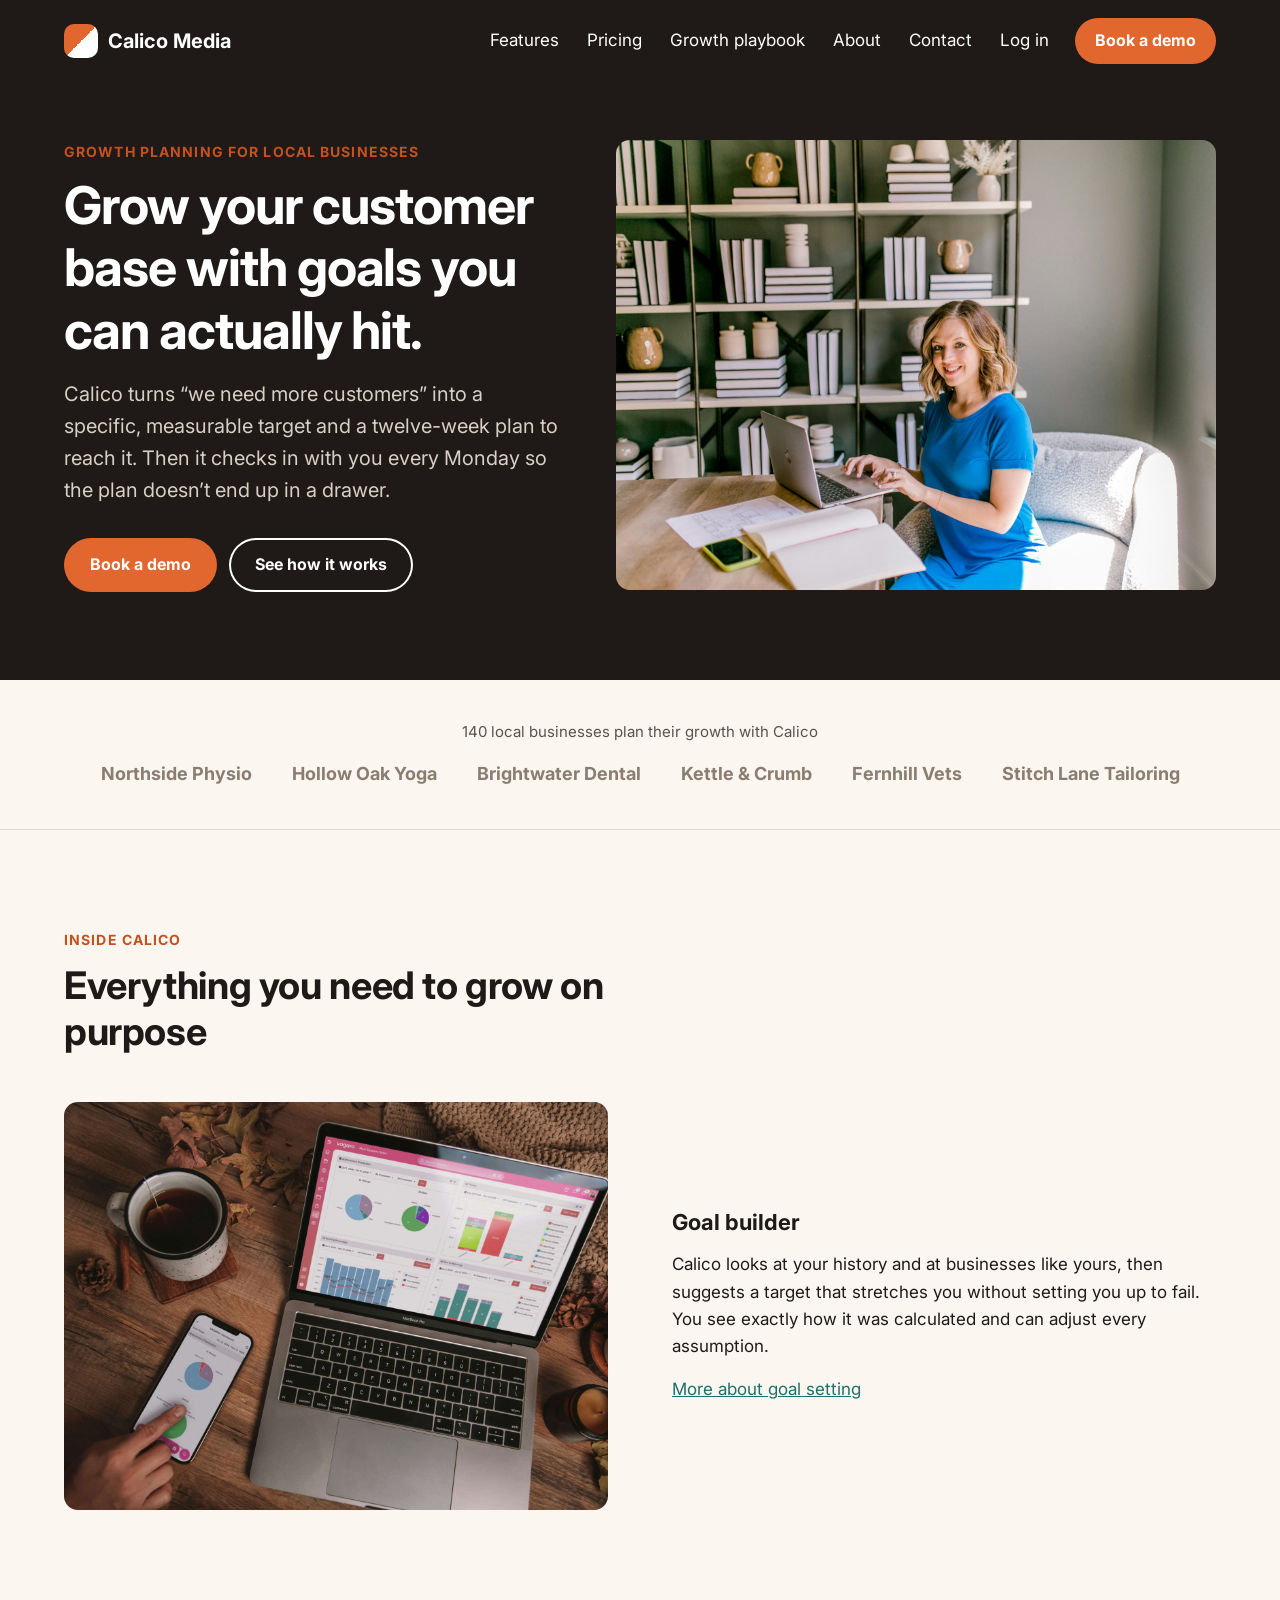
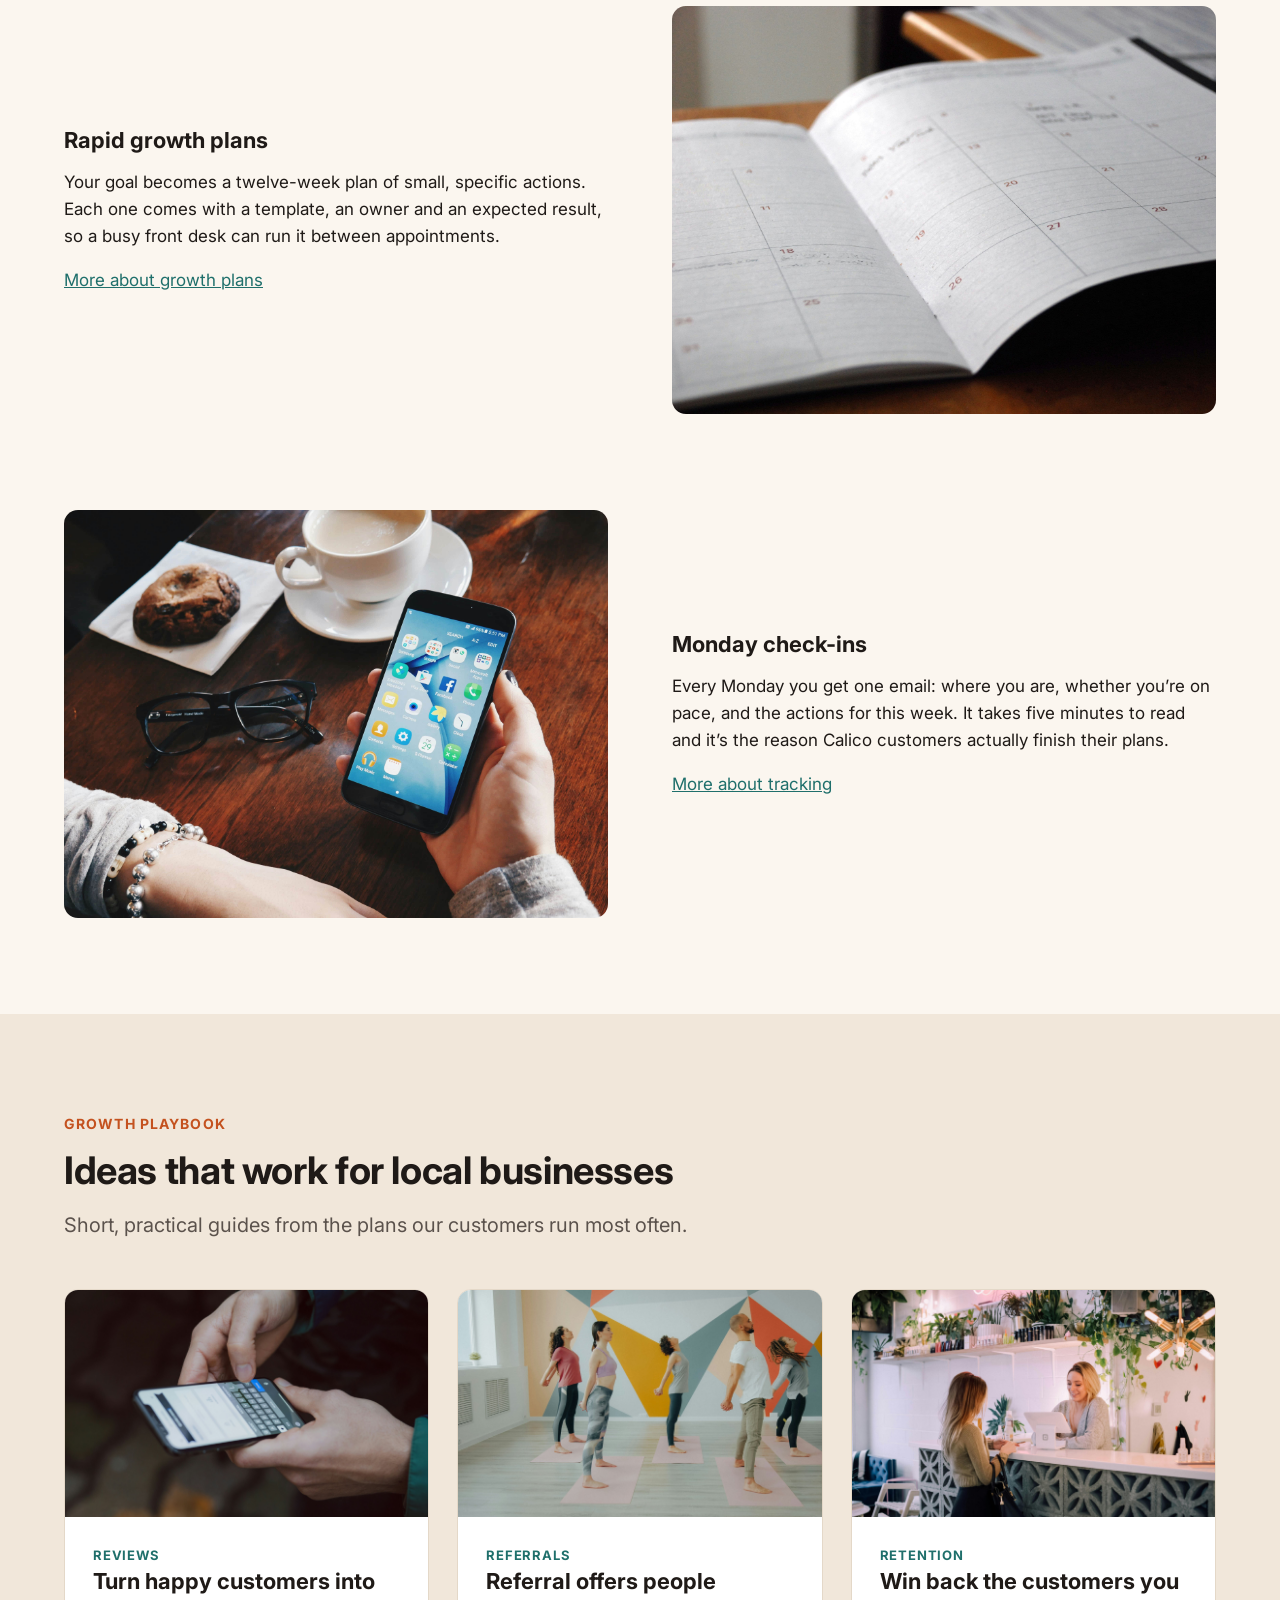
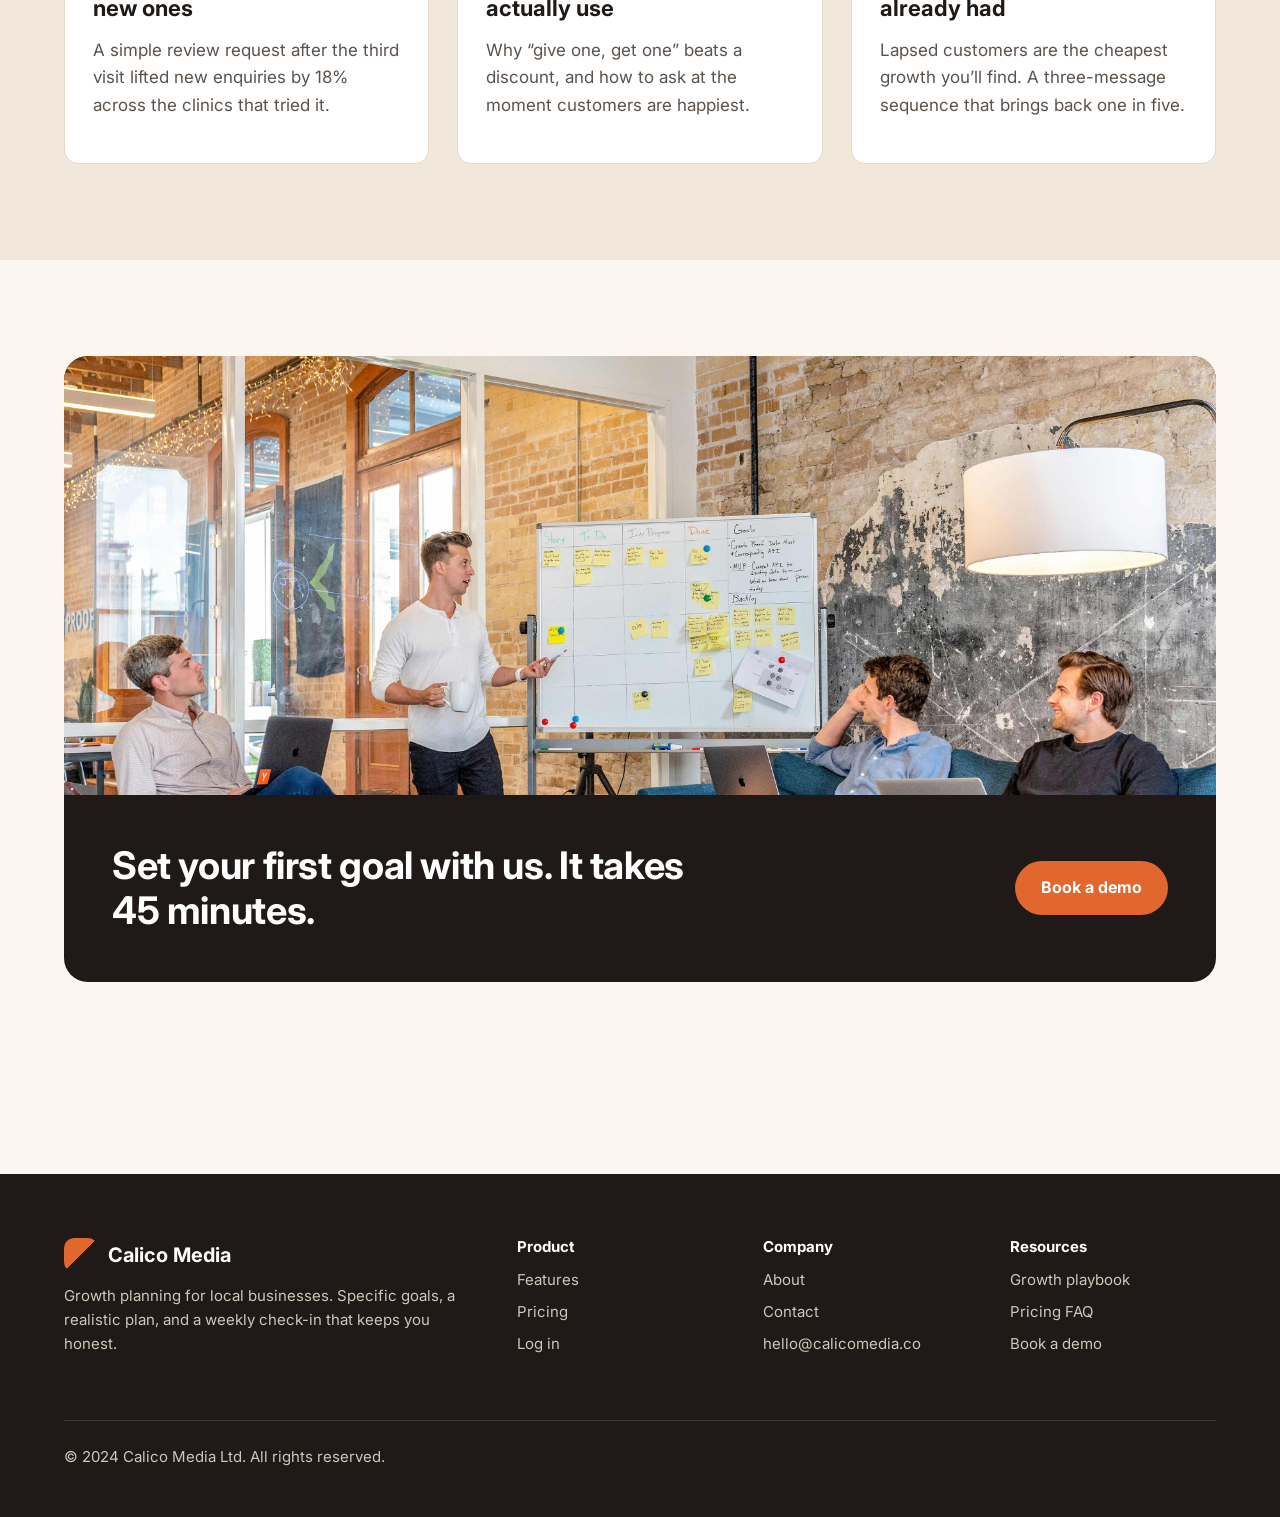
==== public/index.html @ 6a1b1b34 "fixed responsiveness, bugs" ====
<!doctype html>
<html lang="en">

<head>
  <meta charset="utf-8" />
  <meta name="viewport" content="width=device-width, initial-scale=1" />
  <title>Calico Media | Growth planning for local businesses</title>
  <meta name="description"
    content="Calico helps local businesses grow their customer base with specific, measurable, realistic goals and a rapid growth plan you can run every week." />
  <link rel="preconnect" href="https://fonts.googleapis.com" />
  <link rel="preconnect" href="https://fonts.gstatic.com" crossorigin />
  <link href="https://fonts.googleapis.com/css2?family=Inter:wght@100;200;300;400;500;600;700;800;900&display=swap"
    rel="stylesheet" />
  <link rel="stylesheet" href="css/styles.css" />
</head>

<body>
  <header class="site-header site-header--home">
    <div class="container">
      <a class="logo" href="index.html"><span class="logo-mark"></span>Calico Media</a>
      <nav aria-label="Main">
        <ul class="nav-links">
          <li><a href="features.html">Features</a></li>
          <li><a href="pricing.html">Pricing</a></li>
          <li><a href="#playbook">Growth playbook</a></li>
          <li><a href="about.html">About</a></li>
          <li><a href="contact.html">Contact</a></li>
          <li><a href="https://app.calicomedia.co/login">Log in</a></li>
          <li><a class="btn" href="contact.html">Book a demo</a></li>
        </ul>
        <button class="btn__menu" onclick="openMenu()">
          <svg xmlns="http://www.w3.org/2000/svg" width="24" height="24" viewBox="0 0 24 24" fill="none"
            stroke="currentColor" stroke-width="2" stroke-linecap="round" stroke-linejoin="round"
            class="btn__menu--svg">
            <line x1="3" y1="12" x2="21" y2="12"></line>
            <line x1="3" y1="6" x2="21" y2="6"></line>
            <line x1="3" y1="18" x2="21" y2="18"></line>
          </svg>
        </button>
      </nav>
      <div class="menu">
        <button class="btn__menu btn__menu--close" onclick="closeMenu()">
          <svg xmlns="http://www.w3.org/2000/svg" width="24" height="24" viewBox="0 0 24 24" fill="none"
            stroke="currentColor" stroke-width="2" stroke-linecap="round" stroke-linejoin="round"
            class="light___StyledCloseIcon-lj69nl-14 fASujC">
            <line x1="18" y1="6" x2="6" y2="18"></line>
            <line x1="6" y1="6" x2="18" y2="18"></line>
          </svg>
        </button>
        <div class="menu__links">
          <a href="#Features" class="menu__link" onclick="closeMenu()">Features</a>
          <a href="#pricing" class="menu__link" onclick="closeMenu()">Pricing</a>
          <a href="#playbook" class="menu__link" onclick="closeMenu()">Growth playbook</a>
          <a href="#contact__us" class="menu__link" onclick="closeMenu()">Contact</a>
          <a href="https://app.calicomedia.co/login" class="menu__link" onclick="closeMenu()">Log in</a>
          <a href="#Book a demo" class="menu__link menu__link--primary" onclick="closeMenu()">Book a demo</a>
        </div>
      </div>
    </div>
  </header>

  <main>
    <section class="hero">
      <div class="container hero-inner">
        <div class="hero-text">
          <span class="eyebrow">Growth planning for local businesses</span>
          <h1>Grow your customer base with goals you can actually hit.</h1>
          <p class="lead">
            Calico turns &ldquo;we need more customers&rdquo; into a specific,
            measurable target and a twelve-week plan to reach it. Then it
            checks in with you every Monday so the plan doesn&rsquo;t end up
            in a drawer.
          </p>
          <div class="hero-actions">
            <a class="btn" href="contact.html">Book a demo</a>
            <a class="btn btn--ghost" href="features.html">See how it works</a>
          </div>
        </div>
        <div class="hero-media">
          <img class="hero-image" src="images/hero-weekly-plan.jpg"
            alt="A business owner at her desk with a laptop and an open planner" />
        </div>
      </div>
    </section>

    <section class="trust">
      <div class="container">
        <p>140 local businesses plan their growth with Calico</p>
        <ul class="trust-list">
          <li>Northside Physio</li>
          <li>Hollow Oak Yoga</li>
          <li>Brightwater Dental</li>
          <li>Kettle &amp; Crumb</li>
          <li>Fernhill Vets</li>
          <li>Stitch Lane Tailoring</li>
        </ul>
      </div>
    </section>

    <section class="section">
      <div class="container">
        <div class="section-intro">
          <span class="eyebrow">Inside Calico</span>
          <h2>Everything you need to grow on purpose</h2>
        </div>

        <div class="feature-row">
          <div class="feature-media">
            <img src="images/feature-goal-builder.jpg" alt="Growth charts on a laptop and phone beside a cup of tea" />
          </div>
          <div>
            <h3>Goal builder</h3>
            <p>
              Calico looks at your history and at businesses like yours, then
              suggests a target that stretches you without setting you up to
              fail. You see exactly how it was calculated and can adjust every
              assumption.
            </p>
            <a href="features.html">More about goal setting</a>
          </div>
        </div>

        <div class="feature-row feature-row--reverse">
          <div class="feature-media">
            <img src="images/feature-growth-plan.jpg" alt="An open planner showing the weeks ahead" />
          </div>
          <div>
            <h3>Rapid growth plans</h3>
            <p>
              Your goal becomes a twelve-week plan of small, specific actions.
              Each one comes with a template, an owner and an expected result,
              so a busy front desk can run it between appointments.
            </p>
            <a href="features.html">More about growth plans</a>
          </div>
        </div>

        <div class="feature-row">
          <div class="feature-media">
            <img src="images/feature-monday-checkin.jpg" alt="Checking a phone over coffee on a Monday morning" />
          </div>
          <div>
            <h3>Monday check-ins</h3>
            <p>
              Every Monday you get one email: where you are, whether
              you&rsquo;re on pace, and the actions for this week. It takes
              five minutes to read and it&rsquo;s the reason Calico customers
              actually finish their plans.
            </p>
            <a href="features.html">More about tracking</a>
          </div>
        </div>
      </div>
    </section>

    <section class="section section--sand" id="playbook">
      <div class="container">
        <div class="section-intro">
          <span class="eyebrow">Growth playbook</span>
          <h2>Ideas that work for local businesses</h2>
          <p class="lead">
            Short, practical guides from the plans our customers run most
            often.
          </p>
        </div>
        <div class="playbook-grid">
          <article class="card">
            <img src="images/playbook-reviews.jpg" alt="A customer typing a review on their phone" />
            <div class="card-body">
              <span class="card-tag">Reviews</span>
              <h3>Turn happy customers into new ones</h3>
              <p>
                A simple review request after the third visit lifted new
                enquiries by 18% across the clinics that tried it.
              </p>
            </div>
          </article>
          <article class="card">
            <img src="images/playbook-referrals.jpg" alt="A group class stretching together in a yoga studio" />
            <div class="card-body">
              <span class="card-tag">Referrals</span>
              <h3>Referral offers people actually use</h3>
              <p>
                Why &ldquo;give one, get one&rdquo; beats a discount, and how
                to ask at the moment customers are happiest.
              </p>
            </div>
          </article>
          <article class="card">
            <img src="images/playbook-rebooking.jpg" alt="A customer at the front desk booking her next visit" />
            <div class="card-body">
              <span class="card-tag">Retention</span>
              <h3>Win back the customers you already had</h3>
              <p>
                Lapsed customers are the cheapest growth you&rsquo;ll find. A
                three-message sequence that brings back one in five.
              </p>
            </div>
          </article>
        </div>
      </div>
    </section>

    <section class="section">
      <div class="container">
        <div class="cta-band">
          <img src="images/team-workshop.jpg" alt="The Calico Media team planning around a whiteboard" />
          <div class="cta-body">
            <h2>Set your first goal with us. It takes 45 minutes.</h2>
            <a class="btn" href="contact.html">Book a demo</a>
          </div>
        </div>
      </div>
    </section>
  </main>

  <footer class="site-footer">
    <div class="container">
      <div class="footer-grid">
        <div>
          <a class="logo" href="index.html"><span class="logo-mark"></span>Calico Media</a>
          <p>
            Growth planning for local businesses. Specific goals, a realistic
            plan, and a weekly check-in that keeps you honest.
          </p>
        </div>
        <div>
          <h4>Product</h4>
          <ul>
            <li><a href="features.html">Features</a></li>
            <li><a href="pricing.html">Pricing</a></li>
            <li><a href="https://app.calicomedia.co/login">Log in</a></li>
          </ul>
        </div>
        <div>
          <h4>Company</h4>
          <ul>
            <li><a href="about.html">About</a></li>
            <li><a href="contact.html">Contact</a></li>
            <li>
              <a href="mailto:hello@calicomedia.co">hello@calicomedia.co</a>
            </li>
          </ul>
        </div>
        <div>
          <h4>Resources</h4>
          <ul>
            <li><a href="index.html#playbook">Growth playbook</a></li>
            <li><a href="pricing.html#faq">Pricing FAQ</a></li>
            <li><a href="contact.html">Book a demo</a></li>
          </ul>
        </div>
      </div>
      <div class="footer-bottom">
        <p>&copy; 2024 Calico Media Ltd. All rights reserved.</p>
      </div>
    </div>
  </footer>
</body>

<script src="js/contact.js"></script>

</html>
---- public/css/styles.css ----
/* Calico Media marketing site */

:root {
  --ink: #1f1a17;
  --ink-soft: #5b524c;
  --cream: #fbf6ef;
  --sand: #f1e7da;
  --white: #ffffff;
  --orange: #e2672f;
  --orange-dark: #c4521f;
  --teal: #1f6f6b;
  --line: #e4d8c8;
  --radius: 14px;
}

*,
*::before,
*::after {
  box-sizing: border-box;
}
.btn__menu {
  display: none;
  color: orangered;
}
body {
  margin: 0;
  font-family:
    "Inter",
    -apple-system,
    BlinkMacSystemFont,
    "Segoe UI",
    sans-serif;
  font-weight: 400;
  font-size: 17px;
  line-height: 1.6;
  color: var(--ink);
  background: var(--cream);
}

h1,
h2,
h3,
h4 {
  font-weight: 700;
  line-height: 1.2;
  margin: 0 0 16px;
}

h1 {
  font-size: 52px;
  letter-spacing: -0.02em;
}

h2 {
  font-size: 38px;
  letter-spacing: -0.01em;
}

h3 {
  font-size: 22px;
}

p {
  margin: 0 0 16px;
}

a {
  color: var(--teal);
}

img {
  max-width: 100%;
}

.container {
  max-width: 1200px;
  margin: 0 auto;
  padding: 0 24px;
}

.section {
  padding: 96px 0;
}

.section--sand {
  background: var(--sand);
}

.eyebrow {
  display: inline-block;
  font-size: 14px;
  font-weight: 700;
  letter-spacing: 0.08em;
  text-transform: uppercase;
  color: var(--orange-dark);
  margin-bottom: 12px;
}

.lead {
  font-size: 20px;
  color: var(--ink-soft);
  max-width: 640px;
}

.section-intro {
  max-width: 680px;
  margin-bottom: 48px;
}

.btn {
  display: inline-block;
  padding: 14px 26px;
  border-radius: 999px;
  background: var(--orange);
  color: var(--white);
  font-weight: 700;
  text-decoration: none;
  border: 0;
  font-size: 16px;
  font-family: inherit;
  cursor: pointer;
}

.btn:hover {
  background: var(--orange-dark);
}

.btn--ghost {
  background: transparent;
  color: inherit;
  box-shadow: inset 0 0 0 2px currentColor;
}

.btn--ghost:hover {
  background: rgba(255, 255, 255, 0.1);
}

/* Header */

.site-header {
  background: var(--white);
  border-bottom: 1px solid var(--line);
}

.site-header .container {
  display: flex;
  flex-wrap: wrap;
  align-items: center;
  justify-content: space-between;
  gap: 12px 32px;
  padding-top: 18px;
  padding-bottom: 18px;
}

.logo {
  display: flex;
  align-items: center;
  gap: 10px;
  flex-shrink: 0;
  font-size: 20px;
  font-weight: 700;
  color: var(--ink);
  text-decoration: none;
}

.logo-mark {
  width: 34px;
  height: 34px;
  border-radius: 10px;
  background: linear-gradient(
    135deg,
    var(--orange) 0%,
    var(--orange) 50%,
    var(--ink) 50%,
    var(--ink) 100%
  );
}

.nav-links {
  display: flex;
  flex-wrap: wrap;
  align-items: center;
  gap: 8px 28px;
  list-style: none;
  margin: 0;
  padding: 0;
}

.nav-links a {
  color: var(--ink);
  text-decoration: none;
}

.nav-links a:hover,
.nav-links a[aria-current="page"] {
  color: var(--orange-dark);
}

.site-header--home {
  background: var(--ink);
  border-bottom: 0;
}

.site-header--home .logo,
.site-header--home .nav-links a {
  color: var(--white);
}

.site-header--home .logo-mark {
  background: linear-gradient(
    135deg,
    var(--orange) 0%,
    var(--orange) 50%,
    var(--white) 50%,
    var(--white) 100%
  );
}

.site-header--home .container {
  flex-wrap: nowrap;
}

.site-header--home nav {
  min-width: 0;
}

.site-header--home .nav-links {
  flex-wrap: nowrap;
  gap: 0;
}

.site-header--home .nav-links li {
  min-width: 0;
}

.site-header--home .nav-links a {
  display: block;
  padding: 0 14px;
  white-space: nowrap;
}

.site-header--home .nav-links li:last-child {
  flex-shrink: 0;
}

.site-header--home .nav-links .btn {
  margin-left: 12px;
  padding: 10px 20px;
}

/* Home hero */

.hero {
  background: var(--ink);
  color: var(--white);
  padding: 56px 0 88px;
}

.hero-inner {
  display: flex;
  align-items: center;
  gap: 56px;
}

.hero-text {
  flex: 1;
}

.hero-text .lead {
  color: #d9cfc5;
}

.hero-actions {
  display: flex;
  flex-wrap: wrap;
  gap: 12px;
  margin-top: 32px;
}

.hero-media {
  width: 600px;
  flex-shrink: 0;
}

.hero-image {
  width: 100%;
  aspect-ratio: 4 / 3;
  object-fit: cover;
  border-radius: var(--radius);
  display: block;
  max-width: 100%;
  max-height: auto;
}

/* Trust strip */

.trust {
  padding: 40px 0;
  border-bottom: 1px solid var(--line);
  text-align: center;
}

.trust p {
  color: var(--ink-soft);
  font-size: 15px;
}

.trust-list {
  display: flex;
  flex-wrap: wrap;
  justify-content: center;
  gap: 12px 40px;
  list-style: none;
  margin: 0;
  padding: 0;
  font-weight: 700;
  font-size: 18px;
  color: #8a7d72;
}

/* Steps */

.steps {
  display: grid;
  grid-template-columns: repeat(auto-fit, minmax(240px, 1fr));
  gap: 24px;
}

.step {
  background: var(--white);
  border: 1px solid var(--line);
  border-radius: var(--radius);
  padding: 32px;
}

.step-number {
  display: inline-flex;
  align-items: center;
  justify-content: center;
  width: 40px;
  height: 40px;
  border-radius: 50%;
  background: var(--sand);
  color: var(--orange-dark);
  font-weight: 700;
  margin-bottom: 16px;
}

/* Check list */

.check-list {
  list-style: none;
  margin: 24px 0 0;
  padding: 0;
}

.check-list li {
  position: relative;
  padding-left: 32px;
  margin-bottom: 14px;
}

.check-list li::before {
  content: "";
  position: absolute;
  left: 0;
  top: 6px;
  width: 16px;
  height: 16px;
  border-radius: 50%;
  background: var(--teal);
  box-shadow: inset 0 0 0 4px #cfe6e4;
}

/* FAQ */

.faq {
  max-width: 820px;
}

.faq details {
  border-top: 1px solid var(--line);
  padding: 20px 0;
}

.faq details:last-child {
  border-bottom: 1px solid var(--line);
}

.faq summary {
  font-weight: 700;
  font-size: 19px;
  cursor: pointer;
}

.faq details p {
  margin-top: 12px;
  color: var(--ink-soft);
}

/* Feature rows */

.feature-row {
  display: grid;
  grid-template-columns: 1fr 1fr;
  gap: 64px;
  align-items: center;
  margin-bottom: 96px;
}

.feature-row:last-child {
  margin-bottom: 0;
}

.feature-row--reverse .feature-media {
  order: 2;
}

.feature-media img {
  display: block;
  width: 100%;
  aspect-ratio: 4 / 3;
  object-fit: cover;
  border-radius: var(--radius);
}

/* Playbook */

.playbook-grid {
  display: grid;
  grid-template-columns: repeat(3, 1fr);
  gap: 28px;
}

/* Card grid */

.card-grid {
  display: grid;
  grid-template-columns: repeat(3, 1fr);
  gap: 28px;
}

.card {
  background: var(--white);
  border: 1px solid var(--line);
  border-radius: var(--radius);
  overflow: hidden;
}

.card img {
  display: block;
  width: 100%;
  aspect-ratio: 16 / 10;
  object-fit: cover;
}

.card-body {
  padding: 24px 28px 28px;
}

.card-body p {
  color: var(--ink-soft);
}

.card-tag {
  font-size: 13px;
  font-weight: 700;
  text-transform: uppercase;
  letter-spacing: 0.06em;
  color: var(--teal);
}

.icon-dot {
  width: 44px;
  height: 44px;
  border-radius: 12px;
  background: var(--sand);
  margin-bottom: 18px;
  position: relative;
}

.icon-dot::after {
  content: "";
  position: absolute;
  inset: 13px;
  border-radius: 50%;
  background: var(--orange);
}

/* CTA band */

.cta-band {
  background: var(--ink);
  color: var(--white);
  border-radius: 24px;
  overflow: hidden;
}

.cta-band img {
  display: block;
  width: 100%;
  aspect-ratio: 21 / 8;
  object-fit: cover;
}

.cta-body {
  padding: 48px;
  display: flex;
  flex-wrap: wrap;
  align-items: center;
  justify-content: space-between;
  gap: 24px;
}

.cta-body h2 {
  margin: 0;
  max-width: 620px;
}

/* Page header (inner pages) */

.page-header {
  padding: 80px 0 56px;
  border-bottom: 1px solid var(--line);
}

/* Pricing */

.pricing-grid {
  display: grid;
  grid-template-columns: repeat(auto-fit, minmax(260px, 1fr));
  gap: 24px;
  align-items: stretch;
}

.pricing-card {
  background: var(--white);
  border: 1px solid var(--line);
  border-radius: var(--radius);
  padding: 36px 32px;
  display: flex;
  flex-direction: column;
}

.pricing-card--featured {
  border: 2px solid var(--orange);
  box-shadow: 0 24px 48px rgba(226, 103, 47, 0.14);
}

.plan-badge {
  align-self: flex-start;
  font-size: 13px;
  font-weight: 700;
  background: var(--orange);
  color: var(--white);
  border-radius: 999px;
  padding: 4px 12px;
  margin-bottom: 16px;
}

.price {
  font-size: 48px;
  font-weight: 700;
  margin: 8px 0 4px;
}

.price small {
  font-size: 17px;
  font-weight: 400;
  color: var(--ink-soft);
}

.pricing-card .check-list {
  flex: 1;
  margin-bottom: 28px;
}

.pricing-card .btn {
  text-align: center;
}

.pricing-note {
  margin-top: 32px;
  color: var(--ink-soft);
  font-size: 15px;
}

/* About */

.stats {
  display: grid;
  grid-template-columns: repeat(auto-fit, minmax(160px, 1fr));
  gap: 16px;
}

.stat {
  background: var(--white);
  border: 1px solid var(--line);
  border-radius: var(--radius);
  padding: 28px 20px;
}

.stat-number {
  display: block;
  font-size: 48px;
  font-weight: 700;
  color: var(--orange-dark);
}

.stat-label {
  display: block;
  font-size: 15px;
  color: var(--ink-soft);
}

.prose {
  max-width: 720px;
}

.team-grid {
  display: grid;
  grid-template-columns: repeat(auto-fit, minmax(220px, 1fr));
  gap: 24px;
}

.person {
  background: var(--white);
  border: 1px solid var(--line);
  border-radius: var(--radius);
  padding: 28px;
}

.avatar {
  width: 56px;
  height: 56px;
  border-radius: 50%;
  background: var(--sand);
  color: var(--orange-dark);
  display: flex;
  align-items: center;
  justify-content: center;
  font-weight: 700;
  margin-bottom: 16px;
}

.person p {
  color: var(--ink-soft);
  font-size: 15px;
  margin: 0;
}

/* Contact */

.contact-layout {
  display: grid;
  grid-template-columns: 3fr 2fr;
  gap: 64px;
}

.contact-form label {
  display: block;
  font-weight: 700;
  margin-bottom: 6px;
}

.contact-form input,
.contact-form textarea {
  display: block;
  width: 100%;
  font: inherit;
  padding: 12px 14px;
  border: 1px solid var(--line);
  border-radius: 10px;
  background: var(--white);
  margin-bottom: 20px;
}

.contact-form textarea {
  min-height: 160px;
  resize: vertical;
}

.form-status {
  margin-top: 16px;
  font-weight: 700;
}

.form-status--success {
  color: var(--teal);
}

.form-status--error {
  color: #b3261e;
}

.contact-aside {
  background: var(--white);
  border: 1px solid var(--line);
  border-radius: var(--radius);
  padding: 32px;
  align-self: start;
}

.contact-aside h3 {
  font-size: 18px;
  margin-top: 24px;
  margin-bottom: 6px;
}

.contact-aside h3:first-child {
  margin-top: 0;
}

.contact-aside p {
  color: var(--ink-soft);
  margin: 0;
}

/* Footer */

.site-footer {
  background: var(--ink);
  color: #cfc5bb;
  padding: 64px 0 32px;
  margin-top: 96px;
  font-size: 15px;
}

.footer-grid {
  display: grid;
  grid-template-columns: 2fr 1fr 1fr 1fr;
  gap: 40px;
}

.site-footer h4 {
  color: var(--white);
  font-size: 15px;
  margin-bottom: 12px;
}

.site-footer ul {
  list-style: none;
  margin: 0;
  padding: 0;
}

.site-footer li {
  margin-bottom: 8px;
}

.site-footer a {
  color: #cfc5bb;
  text-decoration: none;
}

.site-footer a:hover {
  color: var(--white);
}

.site-footer .logo {
  color: var(--white);
  margin-bottom: 12px;
}

.footer-bottom {
  border-top: 1px solid #3a322d;
  margin-top: 48px;
  padding-top: 24px;
}
.
/* --- Mobile Menu Base Styles --- */

.btn__menu {
  background-color: transparent;
  border: none;
  display: none;
  cursor: pointer;
  transition: all 300ms ease;
}

.btn__menu--svg:hover {
  filter: invert(26%) sepia(94%) saturate(7476%) hue-rotate(261deg) brightness(94%) contrast(115%);
}
.menu {
  position: fixed;
  top: 0;
  right: 0;
  width: 100vw;
  height: 100vh;
  background-color: var(--ink);
  display: flex;
  flex-direction: column;
  justify-content: center;
  align-items: center;
  z-index: 999;
  

  visibility: hidden;
  opacity: 0;
  transform: translateX(100%);
  transition: all 0.3s ease-in-out;
}

/* 2. Shown when the body has the .menu--open class */
body.menu--open {
  overflow: hidden;
}

body.menu--open .menu {
  visibility: visible;
  opacity: 1;
  transform: translateX(0);
}

.btn__menu--close {
  position: fixed;
  top: 24px;
  right: 24px;
  background: transparent;
  border: none;
  cursor: pointer;
}

.btn__menu--close svg {
  color: var(--white);
}

.menu__links {
  list-style: none;
  padding: 0;
  margin: 0;
  display: flex;
  flex-direction: column;
  align-items: center;
  gap: 20px;
}

.menu__link {
  color: var(--white);
  font-size: 22px;
  font-weight: 600;
  text-decoration: none;
}

.menu__link--primary {
  color: #f7fafc;
  padding: 12px 32px;
  background: var(--orange);
  border-radius: 500px;
  border: none;
}
/* Enable hamburger button on mobile/tablet */
@media (max-width: 768px) {
  .nav-links {
    display: none;
  }
  .btn__menu {
    display: block;
  }
}
/* Enable hamburger button on mobile/tablet */
@media (max-width: 768px) {
  .nav-links {
    display: none;
  }
  .btn__menu {
    display: block;
  }
}
/* When the body has the class, show the menu */

@media (max-width: 768px) {
  h1 {
    font-size: 40px;
    flex-wrap: wrap;
  }
  p {
    font-size: 16px;
  }

  h2 {
    font-size: 30px;
  }

  .section {
    padding: 64px 0;
  }

  .feature-row {
    grid-template-columns: 1fr;
    gap: 32px;
    margin-bottom: 64px;
  }

  .feature-row--reverse .feature-media {
    order: 0;
  }

  .card-grid {
    grid-template-columns: repeat(2, 1fr);
  }

  .contact-layout {
    grid-template-columns: 1fr;
    gap: 40px;
  }

  .footer-grid {
    grid-template-columns: 1fr 1fr;
  }
  .hero-inner {
    flex-direction: column-reverse;
    gap: 32px;
    overflow: hidden;
  }
  .hero-image {
    object-fit: scale-down;
    max-width: 75%;
  }
  .nav-links {
    display: none;
  }
  .btn__menu {
    display: block;
  }
  .playbook-grid {
    display: flex;
    flex-direction: column;
    gap: 28px;
  }

  .menu--open {
    max-height: 100vh;
    overflow-y: hidden;
    display: block;
    align-items: center;
  }
  /* 1. Hide the menu by default on mobile */
  .menu {
    display: none;
  }

  /* 2. Show the menu when the body has the 'menu--open' class */
  body.menu--open .menu {
    display: block; /* Or 'flex' depending on your layout */
  }
  /* --- Mobile Menu Styles --- */

.btn__menu {
  background-color: transparent;
  border: none;
  display: none;
  cursor: pointer;
  transition: all 300ms ease;
}

.btn__menu--svg:hover {
  filter: invert(26%) sepia(94%) saturate(7476%) hue-rotate(261deg) brightness(94%) contrast(115%);
}

/* 1. The menu container hidden by default */
.menu {
  position: fixed;
  top: 0;
  right: 0;
  width: 100vw;
  height: 100vh;
  background-color: var(--ink); /* Matches your dark theme */
  display: flex;
  flex-direction: column;
  justify-content: center;
  align-items: center;
  z-index: 999;
  
  /* Hidden state */
  visibility: hidden;
  opacity: 0;
  transform: translateX(100%);
  transition: all 0.3s ease-in-out;
}

/* 2. Shown when the body has the .menu--open class */
body.menu--open {
  overflow: hidden; /* Prevents background scrolling when menu is open */
}

body.menu--open .menu {
  visibility: visible;
  opacity: 1;
  transform: translateX(0);
}




.menu__links {
  list-style: none;
  padding: 0;
  margin: 0;
  display: flex;
  flex-direction: column;
  align-items: center;
  gap: 20px;
}

.menu__link {
  color: var(--white);
  font-size: 22px;
  font-weight: 600;
  text-decoration: none;
}

/* Enable hamburger button only on mobile/tablet */
@media (max-width: 768px) {
  .nav-links {
    display: none;
  }
  .btn__menu {
    display: block;
  }
}
}

@media (max-width: 480px) {
  h1 {
    font-size: 24px;
    flex-wrap: wrap;
  }
  p {
    font-size: 16px;
  }

  .card-grid {
    grid-template-columns: 1fr;
  }

  .cta-body {
    padding: 32px 24px;
  }

  .footer-grid {
    grid-template-columns: 1fr;
  }
  .hero-inner {
    gap: 24px;
    flex-direction: column-reverse;
    overflow: hidden;
  }
  .hero-image,
  .hero-media {
    object-fit: scale-down;
    max-width: 75%;
    flex: 1;
  }
  .nav-links {
    display: none;
  }

  .playbook-grid {
    display: flex;
    flex-direction: column;
    gap: 28px;
  }
  body.menu--open .menu {
    display: block;
  }













  /* 2. Show the menu when the body has the 'menu--open' class */
  .menu--open .menu {
    display: block; /* Or 'flex' depending on your layout */
  }
  /* --- Mobile Menu Styles --- */

.btn__menu {
  background-color: transparent;
  border: none;
  display: none;
  cursor: pointer;
  transition: all 300ms ease;
}

.btn__menu--svg:hover {
  filter: invert(26%) sepia(94%) saturate(7476%) hue-rotate(261deg) brightness(94%) contrast(115%);
}

/* 1. The menu container hidden by default */
.menu {
  position: fixed;
  top: 0;
  right: 0;
  width: 100vw;
  height: 100vh;
  background-color: var(--ink); /* Matches your dark theme */
  display: flex;
  flex-direction: column;
  justify-content: center;
  align-items: center;
  z-index: 999;
  
  /* Hidden state */
  visibility: hidden;
  opacity: 0;
  transform: translateX(100%);
  transition: all 0.3s ease-in-out;
}

/* 2. Shown when the body has the .menu--open class */
body.menu--open {
  overflow: hidden; /* Prevents background scrolling when menu is open */
}

body.menu--open .menu {
  visibility: visible;
  opacity: 1;
  transform: translateX(0);
}

.btn__menu--close {
  position: fixed;
  top: 24px;
  right: 24px;
  background: transparent;
  border: none;
  font-size: 24px;
  color: var(--white);
  cursor: pointer;
}

.menu__links {
  list-style: none;
  padding: 0;
  margin: 0;
  display: flex;
  flex-direction: column;
  align-items: center;
  gap: 20px;
}

.menu__link {
  color: var(--white);
  font-size: 22px;
  font-weight: 600;
  text-decoration: none;
}

/* Enable hamburger button only on mobile/tablet */
@media (max-width: 768px) {
  .nav-links {
    display: none;
  }
  .btn__menu {
    display: block;
  }
}
}
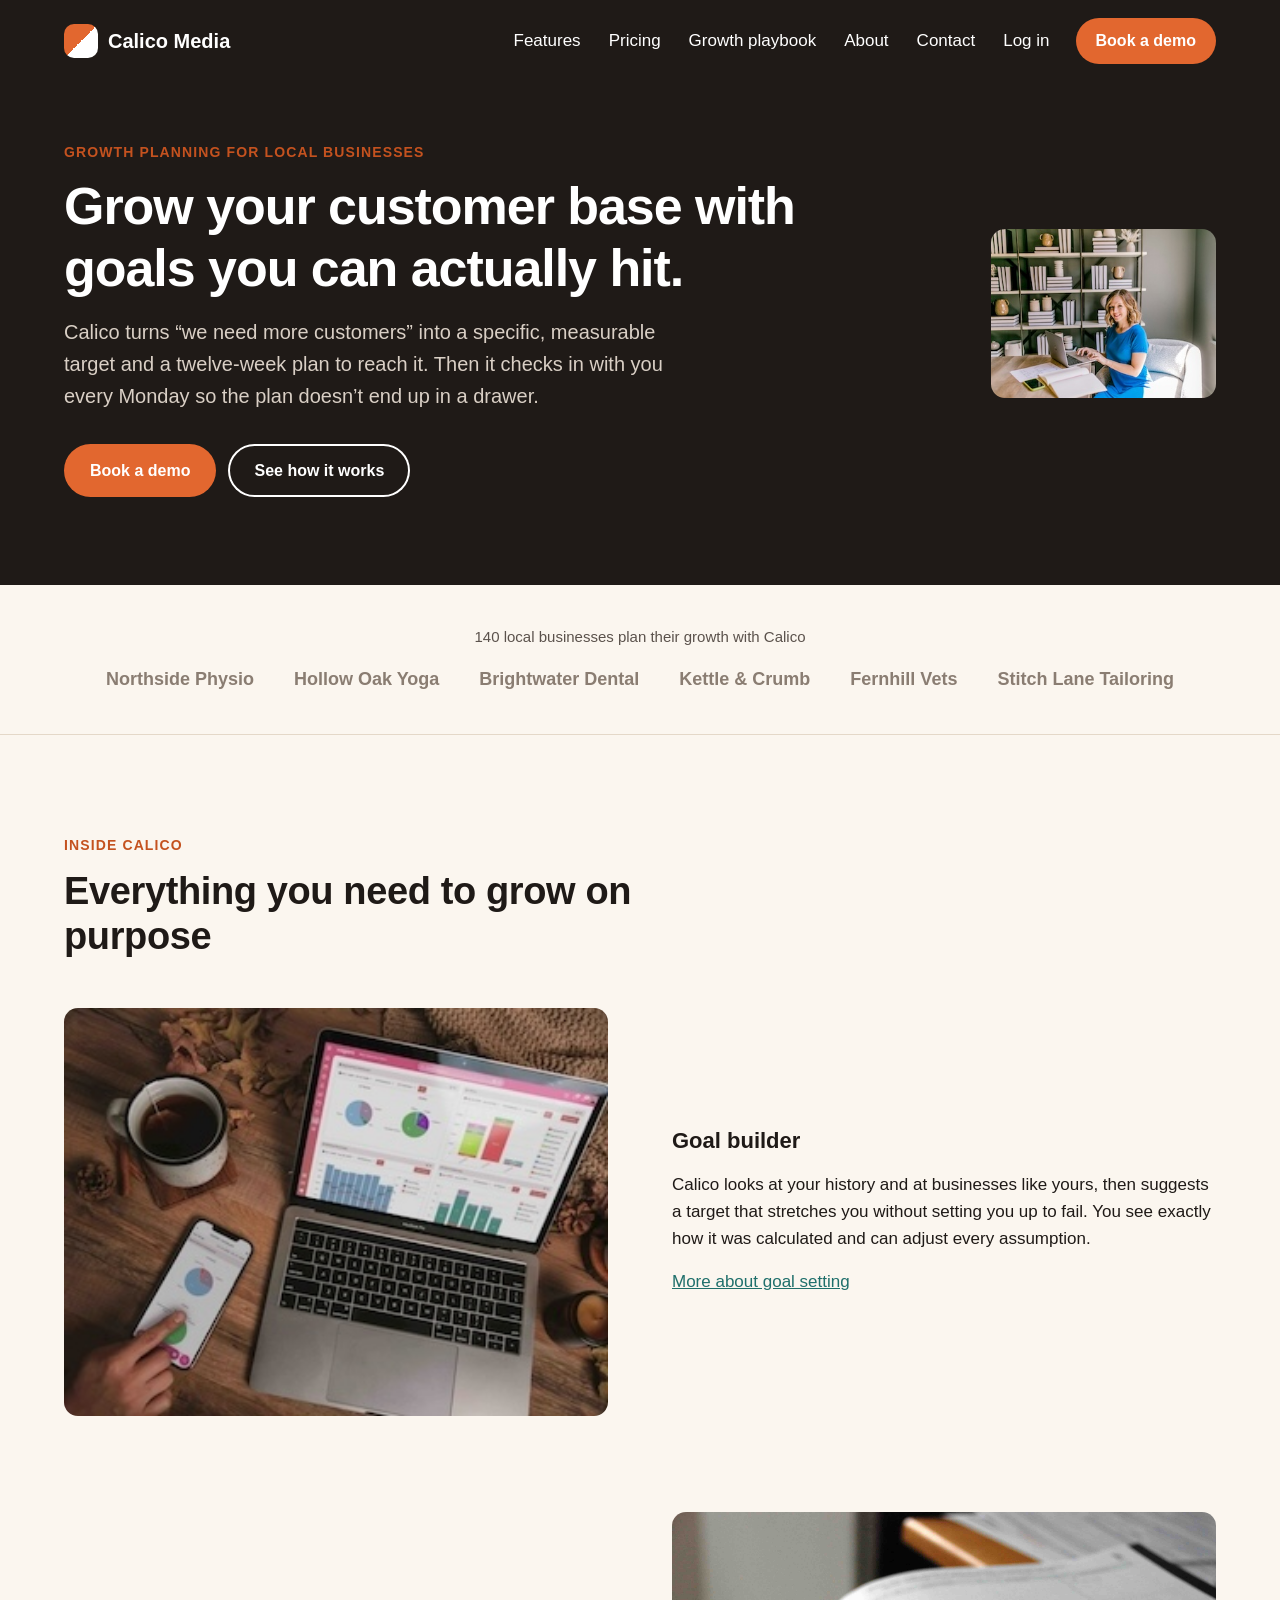
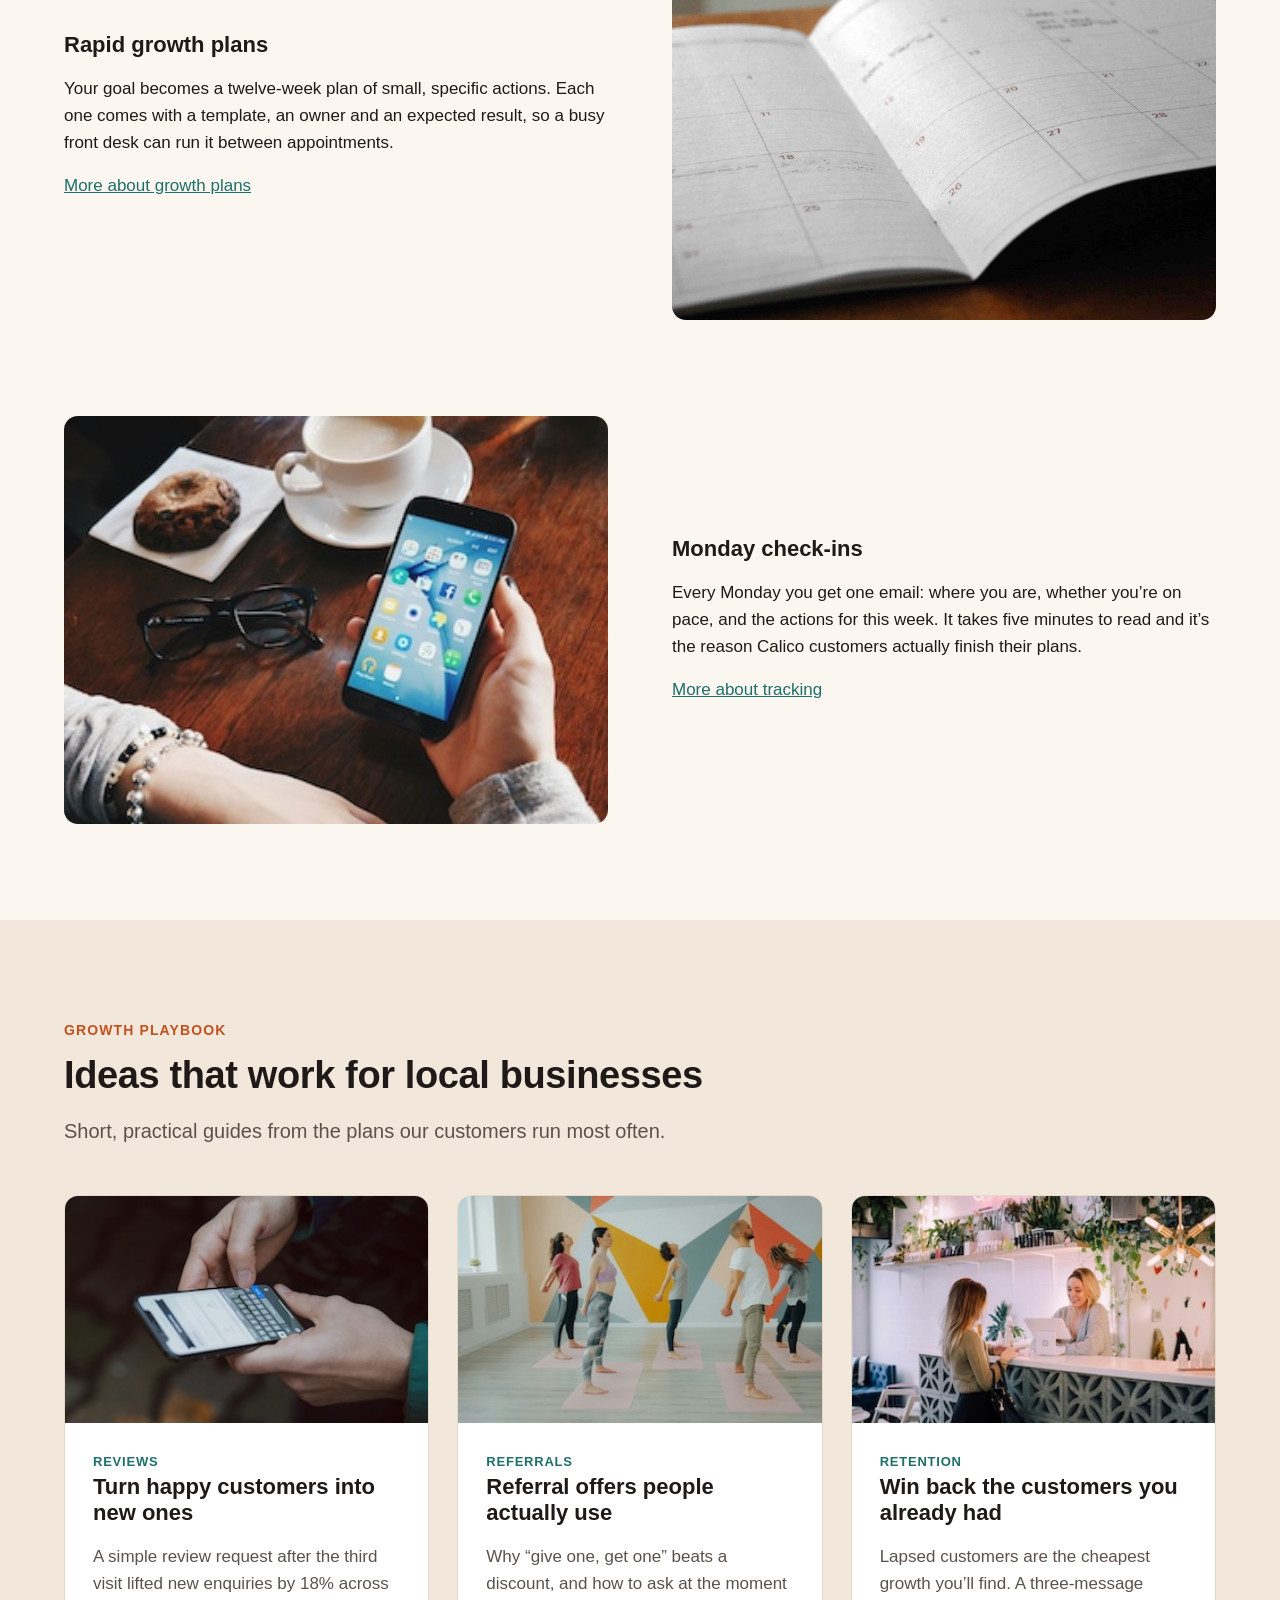
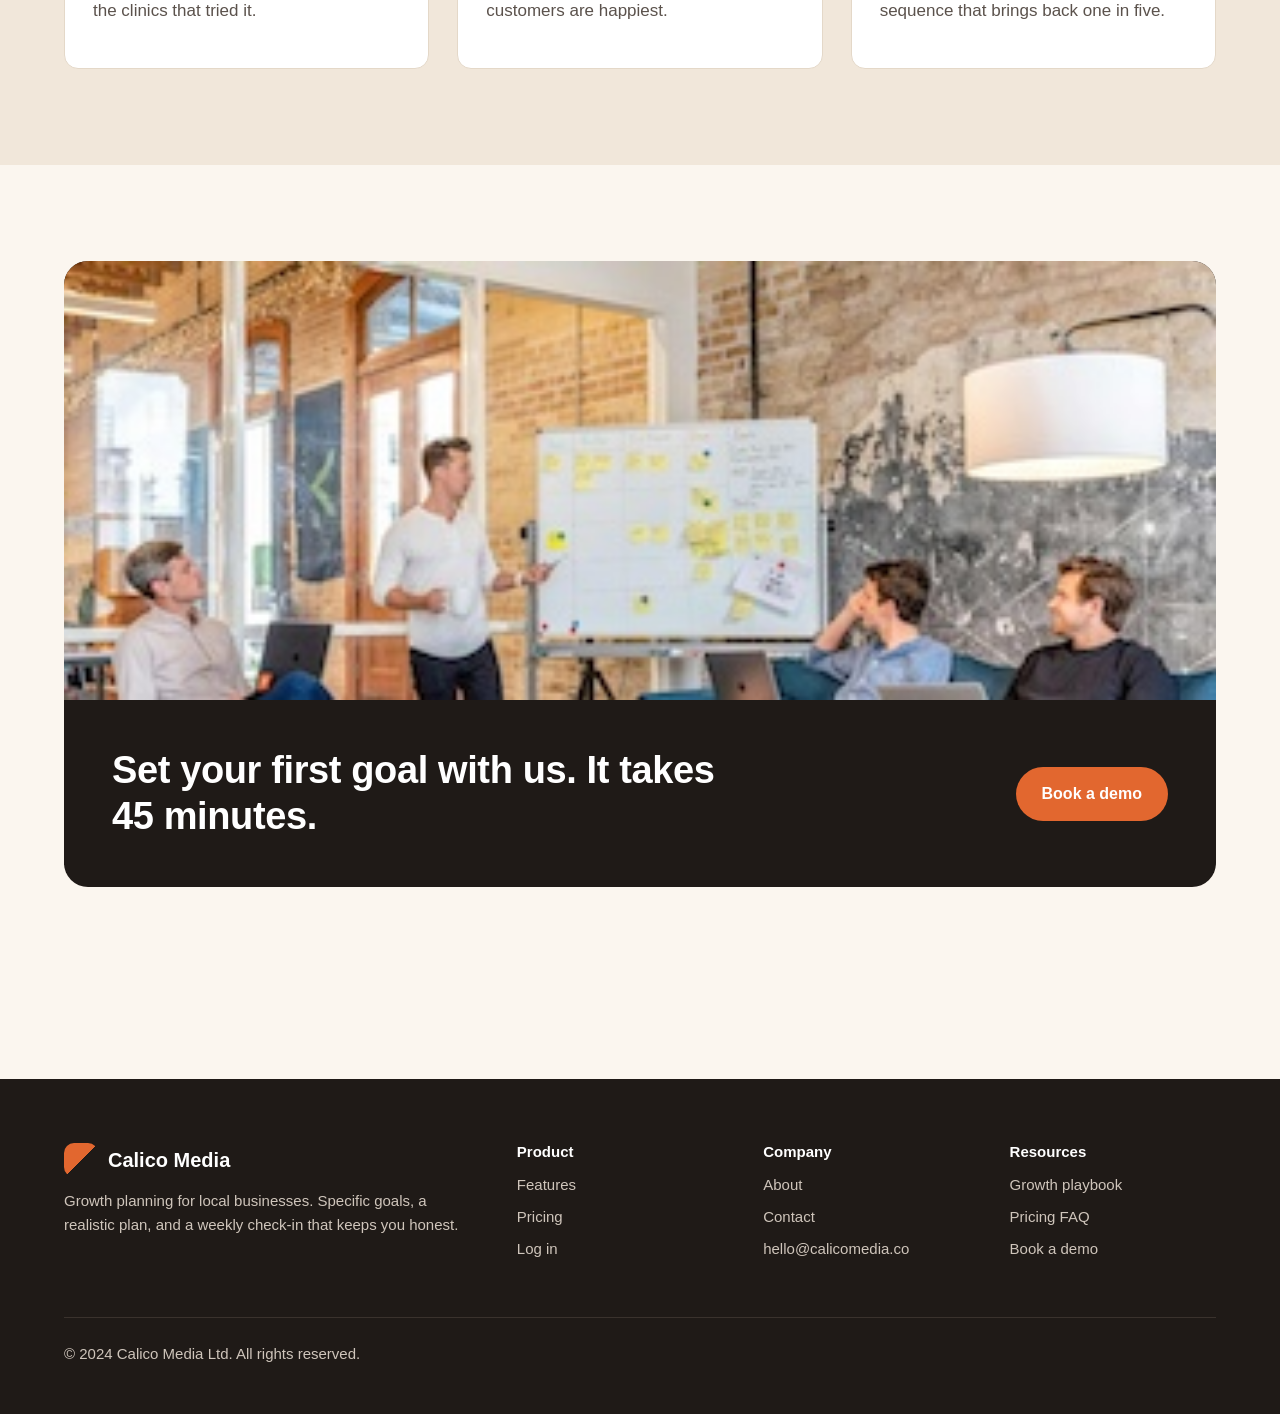
==== commit 59125509: "made responsive chanves per instruct" ====
--- a/public/index.html
+++ b/public/index.html
@@ -7,10 +7,6 @@
   <title>Calico Media | Growth planning for local businesses</title>
   <meta name="description"
     content="Calico helps local businesses grow their customer base with specific, measurable, realistic goals and a rapid growth plan you can run every week." />
-  <link rel="preconnect" href="https://fonts.googleapis.com" />
-  <link rel="preconnect" href="https://fonts.gstatic.com" crossorigin />
-  <link href="https://fonts.googleapis.com/css2?family=Inter:wght@100;200;300;400;500;600;700;800;900&display=swap"
-    rel="stylesheet" />
   <link rel="stylesheet" href="css/styles.css" />
 </head>
 
@@ -77,8 +73,13 @@
           </div>
         </div>
         <div class="hero-media">
-          <img class="hero-image" src="images/hero-weekly-plan.jpg"
-            alt="A business owner at her desk with a laptop and an open planner" />
+          <img class="hero-image" src="images/hero-weekly-plan-600.jpeg" srcset="
+                  images/hero-weekly-plan-600.jpeg  600w,
+                  images/hero-weekly-plan-1200.jpeg 1200w,
+                  images/hero-weekly-plan-1800.jpeg 1800w
+                " sizes="(max-width: 600px) 100vw, 
+           (max-width: 1200px) 50vw, 
+           33vw" alt="A business owner at her desk with a laptop and an open planner" />
         </div>
       </div>
     </section>
@@ -106,7 +107,13 @@
 
         <div class="feature-row">
           <div class="feature-media">
-            <img src="images/feature-goal-builder.jpg" alt="Growth charts on a laptop and phone beside a cup of tea" />
+            <img src="images/feature-goal-builder-600.jpeg" loading="lazy" srcset="
+                  images/feature-goal-builder-600.jpeg  600w,
+                  images/feature-goal-builder-1200.jpeg 1200w,
+                  images/feature-goal-builder-1800.jpeg 1800w
+                " sizes="(max-width: 600px) 100vw, 
+           (max-width: 1200px) 50vw, 
+           33vw" alt="Growth charts on a laptop and phone beside a cup of tea" />
           </div>
           <div>
             <h3>Goal builder</h3>
@@ -122,7 +129,13 @@
 
         <div class="feature-row feature-row--reverse">
           <div class="feature-media">
-            <img src="images/feature-growth-plan.jpg" alt="An open planner showing the weeks ahead" />
+            <img src="images/feature-growth-plan-600.jpeg" loading="lazy" srcset="
+                  images/feature-growth-plan-600.jpeg  600w,
+                  images/feature-growth-plan-1200.jpeg 1200w,
+                  images/feature-growth-plan-1800.jpeg 1800w
+                " sizes="(max-width: 600px) 100vw, 
+           (max-width: 1200px) 50vw, 
+           33vw" alt="An open planner showing the weeks ahead" />
           </div>
           <div>
             <h3>Rapid growth plans</h3>
@@ -137,7 +150,13 @@
 
         <div class="feature-row">
           <div class="feature-media">
-            <img src="images/feature-monday-checkin.jpg" alt="Checking a phone over coffee on a Monday morning" />
+            <img src="images/feature-monday-checkin-600.jpeg" loading="lazy" srcset="
+                  images/feature-monday-checkin-600.jpeg  600w,
+                  images/feature-monday-checkin-1200.jpeg 1200w,
+                  images/feature-monday-checkin-1800.jpeg 1800w
+                " sizes="(max-width: 600px) 100vw, 
+           (max-width: 1200px) 50vw, 
+           33vw" alt="Checking a phone over coffee on a Monday morning" />
           </div>
           <div>
             <h3>Monday check-ins</h3>
@@ -165,7 +184,14 @@
         </div>
         <div class="playbook-grid">
           <article class="card">
-            <img src="images/playbook-reviews.jpg" alt="A customer typing a review on their phone" />
+            <img src="images/playbook-reviews-600.jpeg" loading="lazy" srcset="
+                  images/playbook-reviews-600.jpeg  600w,
+                  images/playbook-reviews-1200.jpeg 1200w,
+                  images/playbook-reviews-1800.jpeg 1800w
+                " sizes="(max-width: 600px) 100vw, 
+           (max-width: 1200px) 50vw, 
+           33vw" alt="A customer typing a review on their phone" />
+
             <div class="card-body">
               <span class="card-tag">Reviews</span>
               <h3>Turn happy customers into new ones</h3>
@@ -176,7 +202,13 @@
             </div>
           </article>
           <article class="card">
-            <img src="images/playbook-referrals.jpg" alt="A group class stretching together in a yoga studio" />
+            <img src="images/playbook-referrals-600.jpeg" loading="lazy" srcset="
+                  images/playbook-referrals-600.jpeg  600w,
+                  images/playbook-referrals-1200.jpeg 1200w,
+                  images/playbook-referrals-1800.jpeg 1800w
+                " sizes="(max-width: 600px) 100vw, 
+           (max-width: 1200px) 50vw, 
+           33vw" alt="A group class stretching together in a yoga studio" />
             <div class="card-body">
               <span class="card-tag">Referrals</span>
               <h3>Referral offers people actually use</h3>
@@ -187,7 +219,13 @@
             </div>
           </article>
           <article class="card">
-            <img src="images/playbook-rebooking.jpg" alt="A customer at the front desk booking her next visit" />
+            <img src="images/playbook-rebooking-600.jpeg" loading="lazy" srcset="
+                  images/playbook-rebooking-600.jpeg  600w,
+                  images/playbook-rebooking-1200.jpeg 1200w,
+                  images/playbook-rebooking-1800.jpeg 1800w
+                " sizes="(max-width: 600px) 100vw, 
+           (max-width: 1200px) 50vw, 
+           33vw" alt="A customer at the front desk booking her next visit" />
             <div class="card-body">
               <span class="card-tag">Retention</span>
               <h3>Win back the customers you already had</h3>
@@ -204,7 +242,13 @@
     <section class="section">
       <div class="container">
         <div class="cta-band">
-          <img src="images/team-workshop.jpg" alt="The Calico Media team planning around a whiteboard" />
+          <img src="images/team-workshop-600.jpeg" loading="lazy" srcset="
+                images/team-workshop-600.jpeg  600w,
+                images/team-workshop-1200.jpeg 1200w,
+                images/team-workshop-1800.jpeg 1800w
+              " sizes="(max-width: 600px) 100vw, 
+            (max-width: 1200px) 50vw, 
+            33vw" alt="The Calico Media team planning around a whiteboard" />
           <div class="cta-body">
             <h2>Set your first goal with us. It takes 45 minutes.</h2>
             <a class="btn" href="contact.html">Book a demo</a>
@@ -256,8 +300,7 @@
       </div>
     </div>
   </footer>
+  <script src="js/contact.js"></script>
 </body>
 
-<script src="js/contact.js"></script>
-
 </html>
--- a/public/css/styles.css
+++ b/public/css/styles.css
@@ -1,4 +1,45 @@
 /* Calico Media marketing site */
+
+/* body {
+  font-family: "manrope";
+} */
+/* 1. Register the Regular font weight */
+
+@font-face {
+  font-family: "Inter";
+  src: url("../fonts/Inter_18pt-Regular.ttf") format("truetype");
+  font-weight: 400;
+  font-style: normal;
+  font-display: swap;
+}
+
+/* 2. Register the Bold font weight */
+
+@font-face {
+  font-family: "Inter";
+  src: url("../fonts/Inter_18pt-Bold.ttf") format("truetype");
+  font-weight: 700;
+  font-style: normal;
+  font-display: swap;
+}
+
+/* 3. Apply Inter globally to your body and set default weight */
+body {
+  font-family: "Inter", sans-serif;
+  font-weight: 400;
+}
+
+/* Ensure headings or bold tags use the 700 weight */
+h1,
+h2,
+h3,
+h4,
+h5,
+h6,
+strong,
+b {
+  font-weight: 700;
+}
 
 :root {
   --ink: #1f1a17;
@@ -24,12 +65,6 @@
 }
 body {
   margin: 0;
-  font-family:
-    "Inter",
-    -apple-system,
-    BlinkMacSystemFont,
-    "Segoe UI",
-    sans-serif;
   font-weight: 400;
   font-size: 17px;
   line-height: 1.6;
@@ -217,7 +252,7 @@
 }
 
 .site-header--home .container {
-  flex-wrap: nowrap;
+  flex-wrap: wrap;
 }
 
 .site-header--home nav {
@@ -225,7 +260,7 @@
 }
 
 .site-header--home .nav-links {
-  flex-wrap: nowrap;
+  flex-wrap: wrap;
   gap: 0;
 }
 
@@ -277,17 +312,18 @@
   margin-top: 32px;
 }
 
-.hero-media {
-  width: 600px;
-  flex-shrink: 0;
-}
+/* .hero-media {
+  width: 100%;
+  flex-shrink: 1;
+  max-width: ;
+} */
 
 .hero-image {
   width: 100%;
   aspect-ratio: 4 / 3;
   object-fit: cover;
   border-radius: var(--radius);
-  display: block;
+  display: center;
   max-width: 100%;
   max-height: auto;
 }
@@ -426,12 +462,16 @@
 
 /* Playbook */
 
-.playbook-grid {
+/* .playbook-grid {
   display: grid;
   grid-template-columns: repeat(3, 1fr);
   gap: 28px;
-}
-
+} */
+.playbook-grid {
+  display: grid;
+  grid-template-columns: repeat(auto-fit, minmax(300px, 1fr));
+  gap: 28px;
+}
 /* Card grid */
 
 .card-grid {
@@ -779,7 +819,8 @@
 }
 
 .btn__menu--svg:hover {
-  filter: invert(26%) sepia(94%) saturate(7476%) hue-rotate(261deg) brightness(94%) contrast(115%);
+  filter: invert(26%) sepia(94%) saturate(7476%) hue-rotate(261deg)
+    brightness(94%) contrast(115%);
 }
 .menu {
   position: fixed;
@@ -793,7 +834,6 @@
   justify-content: center;
   align-items: center;
   z-index: 999;
-  
 
   visibility: hidden;
   opacity: 0;
@@ -915,7 +955,9 @@
   }
   .hero-image {
     object-fit: scale-down;
-    max-width: 75%;
+    max-width: 100%;
+    flex-shrink: 1;
+    align-items: center;
   }
   .nav-links {
     display: none;
@@ -946,79 +988,77 @@
   }
   /* --- Mobile Menu Styles --- */
 
-.btn__menu {
-  background-color: transparent;
-  border: none;
-  display: none;
-  cursor: pointer;
-  transition: all 300ms ease;
-}
-
-.btn__menu--svg:hover {
-  filter: invert(26%) sepia(94%) saturate(7476%) hue-rotate(261deg) brightness(94%) contrast(115%);
-}
-
-/* 1. The menu container hidden by default */
-.menu {
-  position: fixed;
-  top: 0;
-  right: 0;
-  width: 100vw;
-  height: 100vh;
-  background-color: var(--ink); /* Matches your dark theme */
-  display: flex;
-  flex-direction: column;
-  justify-content: center;
-  align-items: center;
-  z-index: 999;
-  
-  /* Hidden state */
-  visibility: hidden;
-  opacity: 0;
-  transform: translateX(100%);
-  transition: all 0.3s ease-in-out;
-}
-
-/* 2. Shown when the body has the .menu--open class */
-body.menu--open {
-  overflow: hidden; /* Prevents background scrolling when menu is open */
-}
-
-body.menu--open .menu {
-  visibility: visible;
-  opacity: 1;
-  transform: translateX(0);
-}
-
-
-
-
-.menu__links {
-  list-style: none;
-  padding: 0;
-  margin: 0;
-  display: flex;
-  flex-direction: column;
-  align-items: center;
-  gap: 20px;
-}
-
-.menu__link {
-  color: var(--white);
-  font-size: 22px;
-  font-weight: 600;
-  text-decoration: none;
-}
-
-/* Enable hamburger button only on mobile/tablet */
-@media (max-width: 768px) {
-  .nav-links {
+  .btn__menu {
+    background-color: transparent;
+    border: none;
     display: none;
-  }
-  .btn__menu {
-    display: block;
-  }
-}
+    cursor: pointer;
+    transition: all 300ms ease;
+  }
+
+  .btn__menu--svg:hover {
+    filter: invert(26%) sepia(94%) saturate(7476%) hue-rotate(261deg)
+      brightness(94%) contrast(115%);
+  }
+
+  /* 1. The menu container hidden by default */
+  .menu {
+    position: fixed;
+    top: 0;
+    right: 0;
+    width: 100vw;
+    height: 100vh;
+    background-color: var(--ink); /* Matches your dark theme */
+    display: flex;
+    flex-direction: column;
+    justify-content: center;
+    align-items: center;
+    z-index: 999;
+
+    /* Hidden state */
+    visibility: hidden;
+    opacity: 0;
+    transform: translateX(100%);
+    transition: all 0.3s ease-in-out;
+  }
+
+  /* 2. Shown when the body has the .menu--open class */
+  body.menu--open {
+    overflow: hidden; /* Prevents background scrolling when menu is open */
+  }
+
+  body.menu--open .menu {
+    visibility: visible;
+    opacity: 1;
+    transform: translateX(0);
+  }
+
+  .menu__links {
+    list-style: none;
+    padding: 0;
+    margin: 0;
+    display: flex;
+    flex-direction: column;
+    align-items: center;
+    gap: 20px;
+  }
+
+  .menu__link {
+    color: var(--white);
+    font-size: 22px;
+    font-weight: 600;
+    text-decoration: none;
+  }
+
+  /* Enable hamburger button only on mobile/tablet */
+  @media (max-width: 768px) {
+    .nav-links {
+      display: none;
+    }
+    .btn__menu {
+      display: block;
+    }
+  }
 }
 
 @media (max-width: 480px) {
@@ -1049,8 +1089,8 @@
   .hero-image,
   .hero-media {
     object-fit: scale-down;
-    max-width: 75%;
-    flex: 1;
+    max-width: 100%;
+    flex-shrink: 1;
   }
   .nav-links {
     display: none;
@@ -1065,104 +1105,92 @@
     display: block;
   }
 
-
-
-
-
-
-
-
-
-
-
-
-
   /* 2. Show the menu when the body has the 'menu--open' class */
   .menu--open .menu {
     display: block; /* Or 'flex' depending on your layout */
   }
   /* --- Mobile Menu Styles --- */
 
-.btn__menu {
-  background-color: transparent;
-  border: none;
-  display: none;
-  cursor: pointer;
-  transition: all 300ms ease;
-}
-
-.btn__menu--svg:hover {
-  filter: invert(26%) sepia(94%) saturate(7476%) hue-rotate(261deg) brightness(94%) contrast(115%);
-}
-
-/* 1. The menu container hidden by default */
-.menu {
-  position: fixed;
-  top: 0;
-  right: 0;
-  width: 100vw;
-  height: 100vh;
-  background-color: var(--ink); /* Matches your dark theme */
-  display: flex;
-  flex-direction: column;
-  justify-content: center;
-  align-items: center;
-  z-index: 999;
-  
-  /* Hidden state */
-  visibility: hidden;
-  opacity: 0;
-  transform: translateX(100%);
-  transition: all 0.3s ease-in-out;
-}
-
-/* 2. Shown when the body has the .menu--open class */
-body.menu--open {
-  overflow: hidden; /* Prevents background scrolling when menu is open */
-}
-
-body.menu--open .menu {
-  visibility: visible;
-  opacity: 1;
-  transform: translateX(0);
-}
-
-.btn__menu--close {
-  position: fixed;
-  top: 24px;
-  right: 24px;
-  background: transparent;
-  border: none;
-  font-size: 24px;
-  color: var(--white);
-  cursor: pointer;
-}
-
-.menu__links {
-  list-style: none;
-  padding: 0;
-  margin: 0;
-  display: flex;
-  flex-direction: column;
-  align-items: center;
-  gap: 20px;
-}
-
-.menu__link {
-  color: var(--white);
-  font-size: 22px;
-  font-weight: 600;
-  text-decoration: none;
-}
-
-/* Enable hamburger button only on mobile/tablet */
-@media (max-width: 768px) {
-  .nav-links {
+  .btn__menu {
+    background-color: transparent;
+    border: none;
     display: none;
-  }
-  .btn__menu {
-    display: block;
-  }
-}
-}
-
+    cursor: pointer;
+    transition: all 300ms ease;
+  }
+
+  .btn__menu--svg:hover {
+    filter: invert(26%) sepia(94%) saturate(7476%) hue-rotate(261deg)
+      brightness(94%) contrast(115%);
+  }
+
+  /* 1. The menu container hidden by default */
+  .menu {
+    position: fixed;
+    top: 0;
+    right: 0;
+    width: 100vw;
+    height: 100vh;
+    background-color: var(--ink); /* Matches your dark theme */
+    display: flex;
+    flex-direction: column;
+    justify-content: center;
+    align-items: center;
+    z-index: 999;
+
+    /* Hidden state */
+    visibility: hidden;
+    opacity: 0;
+    transform: translateX(100%);
+    transition: all 0.3s ease-in-out;
+  }
+
+  /* 2. Shown when the body has the .menu--open class */
+  body.menu--open {
+    overflow: hidden; /* Prevents background scrolling when menu is open */
+  }
+
+  body.menu--open .menu {
+    visibility: visible;
+    opacity: 1;
+    transform: translateX(0);
+  }
+
+  .btn__menu--close {
+    position: fixed;
+    top: 24px;
+    right: 24px;
+    background: transparent;
+    border: none;
+    font-size: 24px;
+    color: var(--white);
+    cursor: pointer;
+  }
+
+  .menu__links {
+    list-style: none;
+    padding: 0;
+    margin: 0;
+    display: flex;
+    flex-direction: column;
+    align-items: center;
+    gap: 20px;
+  }
+
+  .menu__link {
+    color: var(--white);
+    font-size: 22px;
+    font-weight: 600;
+    text-decoration: none;
+  }
+
+  /* Enable hamburger button only on mobile/tablet */
+  @media (max-width: 768px) {
+    .nav-links {
+      display: none;
+    }
+    .btn__menu {
+      display: block;
+    }
+  }
+}
